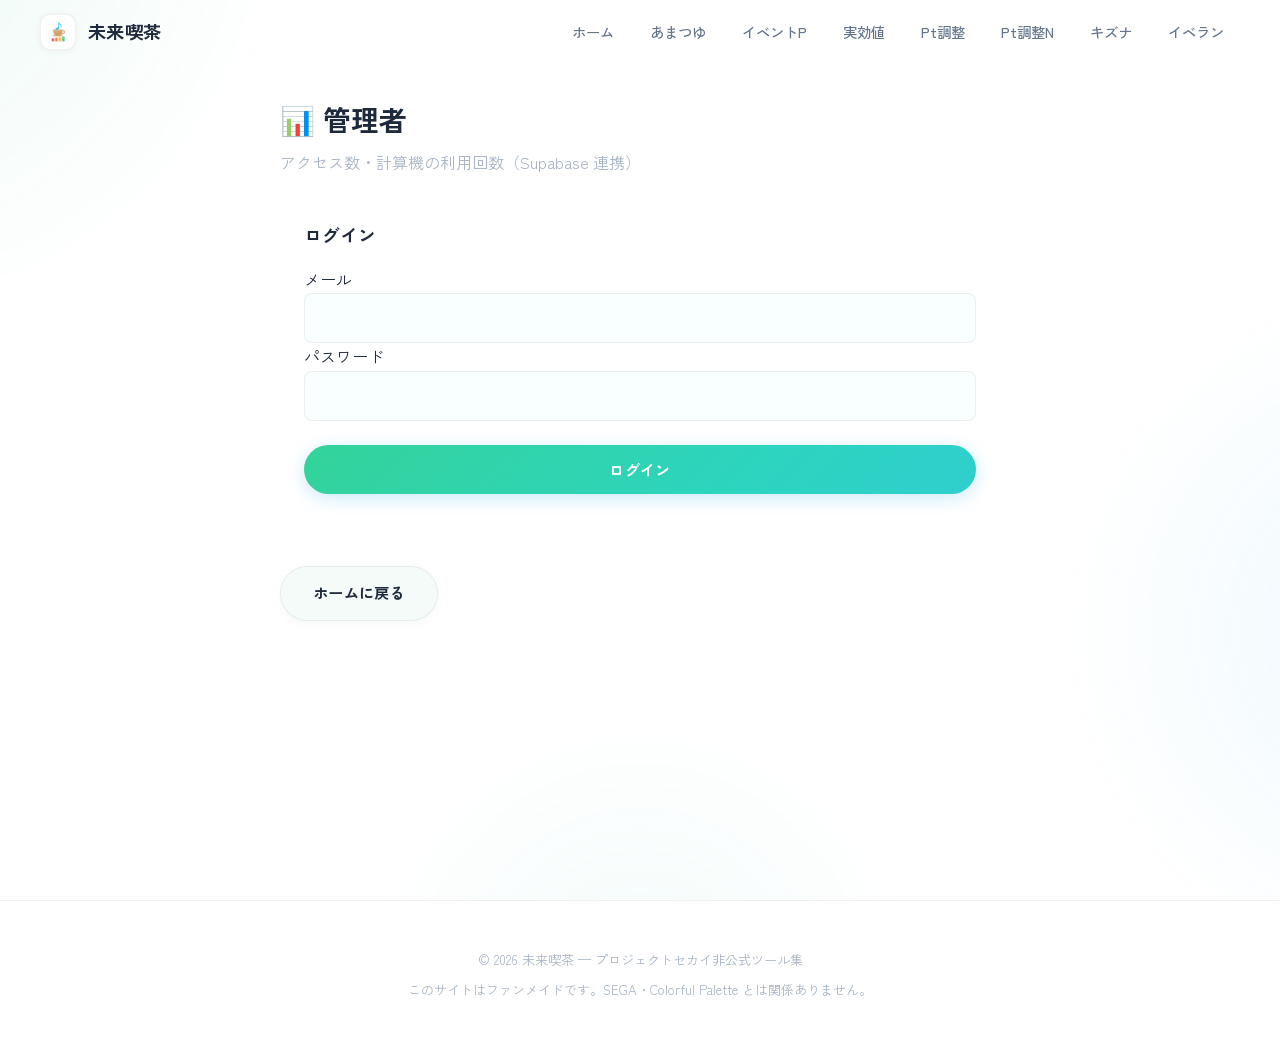
==== 管理者/index.html @ e0c69f93 "Add local shortcuts to open the admin page from the project folder. 管理者ページ.html・admin.html・管理者/ から #" ====
<!DOCTYPE html>
<html lang="ja">
<head>
  <meta charset="UTF-8">
  <meta name="viewport" content="width=device-width, initial-scale=1.0">
  <title>管理者ページ — 未来喫茶</title>
  <meta http-equiv="refresh" content="0; url=../index.html#/admin">
  <script>location.replace('../index.html#/admin');</script>
</head>
<body>
  <p>移動しています…</p>
  <p><a href="../index.html#/admin">管理者ページを開く</a></p>
  <p><a href="https://alice0239.github.io/mirai-kissa/#/admin">公開サイトの管理者ページ</a></p>
</body>
</html>
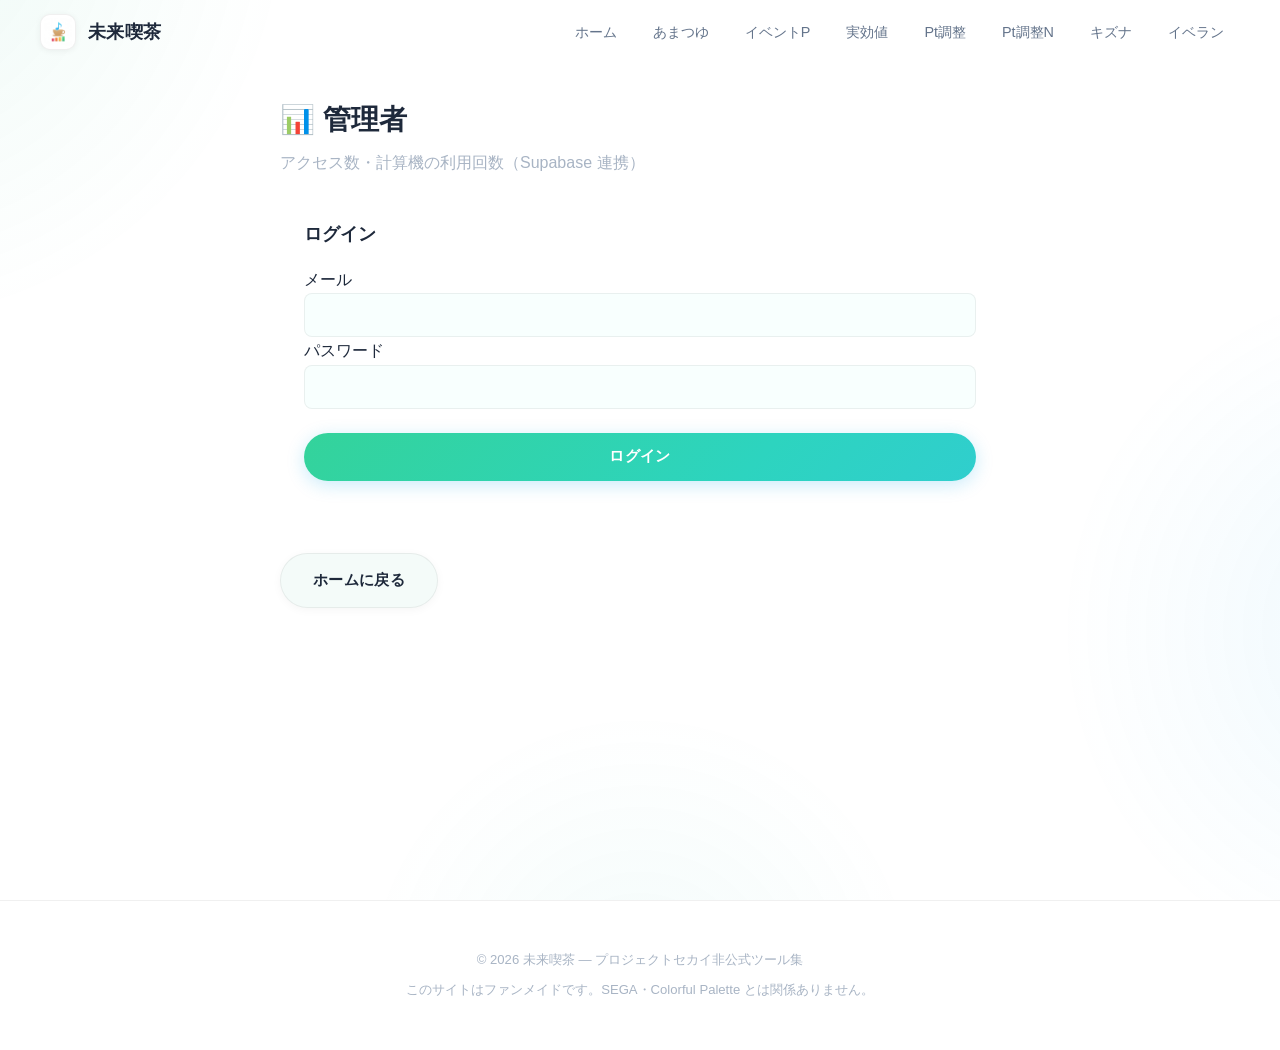
==== commit a86709fe: "Fix admin login: create user, auth headers, and site URL. Supabase に管理者ユーザーを作成し、認証ヘッダーと Site URL を修正" ====
--- a/管理者/index.html
+++ b/管理者/index.html
@@ -4,12 +4,11 @@
   <meta charset="UTF-8">
   <meta name="viewport" content="width=device-width, initial-scale=1.0">
   <title>管理者ページ — 未来喫茶</title>
-  <meta http-equiv="refresh" content="0; url=../index.html#/admin">
-  <script>location.replace('../index.html#/admin');</script>
+  <meta http-equiv="refresh" content="0; url=https://alice0239.github.io/mirai-kissa/#/admin">
+  <script>location.replace('https://alice0239.github.io/mirai-kissa/#/admin');</script>
 </head>
 <body>
   <p>移動しています…</p>
-  <p><a href="../index.html#/admin">管理者ページを開く</a></p>
-  <p><a href="https://alice0239.github.io/mirai-kissa/#/admin">公開サイトの管理者ページ</a></p>
+  <p><a href="https://alice0239.github.io/mirai-kissa/#/admin">管理者ページを開く</a></p>
 </body>
 </html>
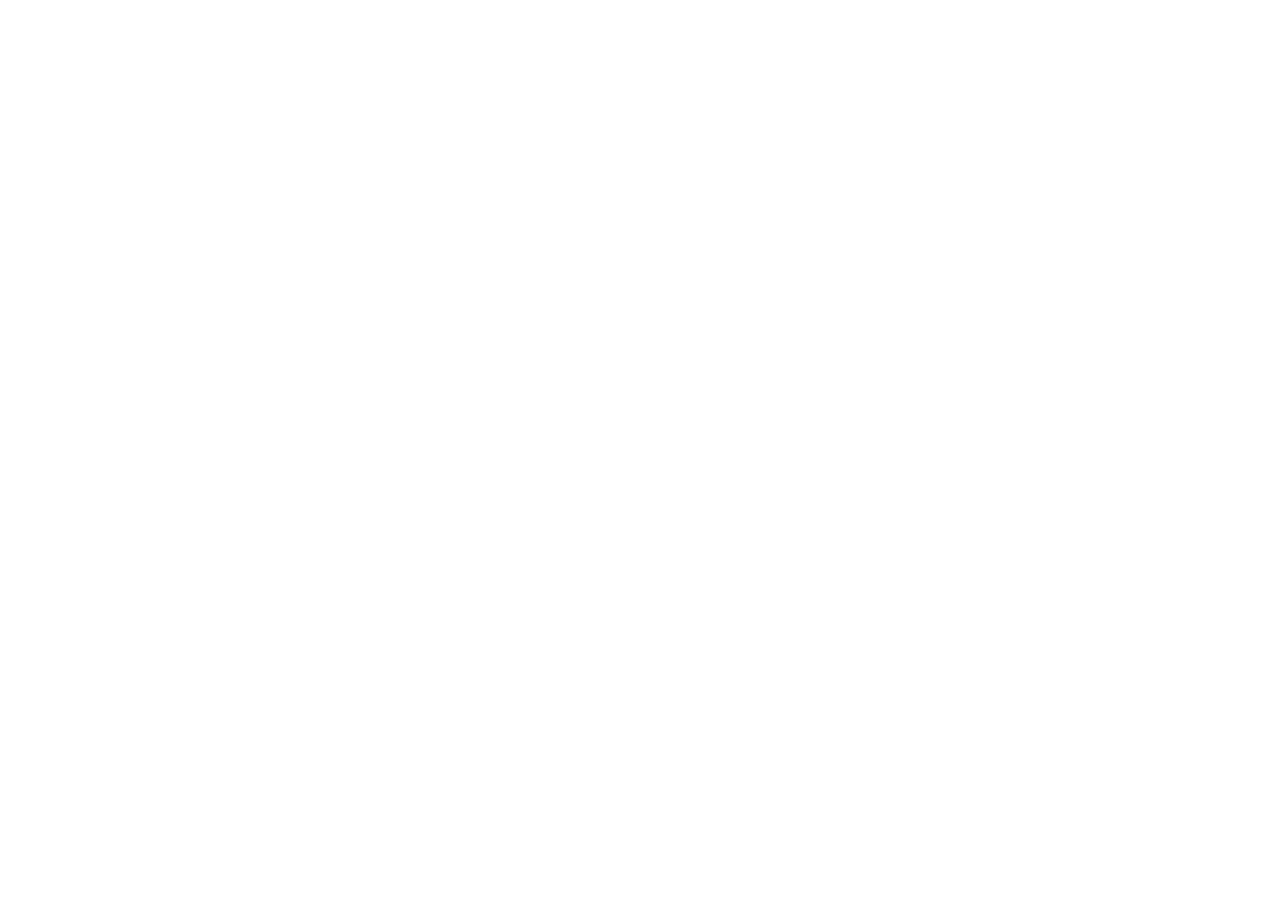
==== commit 2501d08d: "カスタムドメイン fictionscale.jp への公開設定 - Pages ワークフローで CNAME を自動生成 - 管理者リダイレクト・案内URLを新ドメインに更新  Co-authored-" ====
--- a/管理者/index.html
+++ b/管理者/index.html
@@ -4,11 +4,11 @@
   <meta charset="UTF-8">
   <meta name="viewport" content="width=device-width, initial-scale=1.0">
   <title>管理者ページ — 未来喫茶</title>
-  <meta http-equiv="refresh" content="0; url=https://alice0239.github.io/mirai-kissa/#/admin">
-  <script>location.replace('https://alice0239.github.io/mirai-kissa/#/admin');</script>
+  <meta http-equiv="refresh" content="0; url=https://fictionscale.jp/#/admin">
+  <script>location.replace('https://fictionscale.jp/#/admin');</script>
 </head>
 <body>
   <p>移動しています…</p>
-  <p><a href="https://alice0239.github.io/mirai-kissa/#/admin">管理者ページを開く</a></p>
+  <p><a href="https://fictionscale.jp/#/admin">管理者ページを開く</a></p>
 </body>
 </html>
